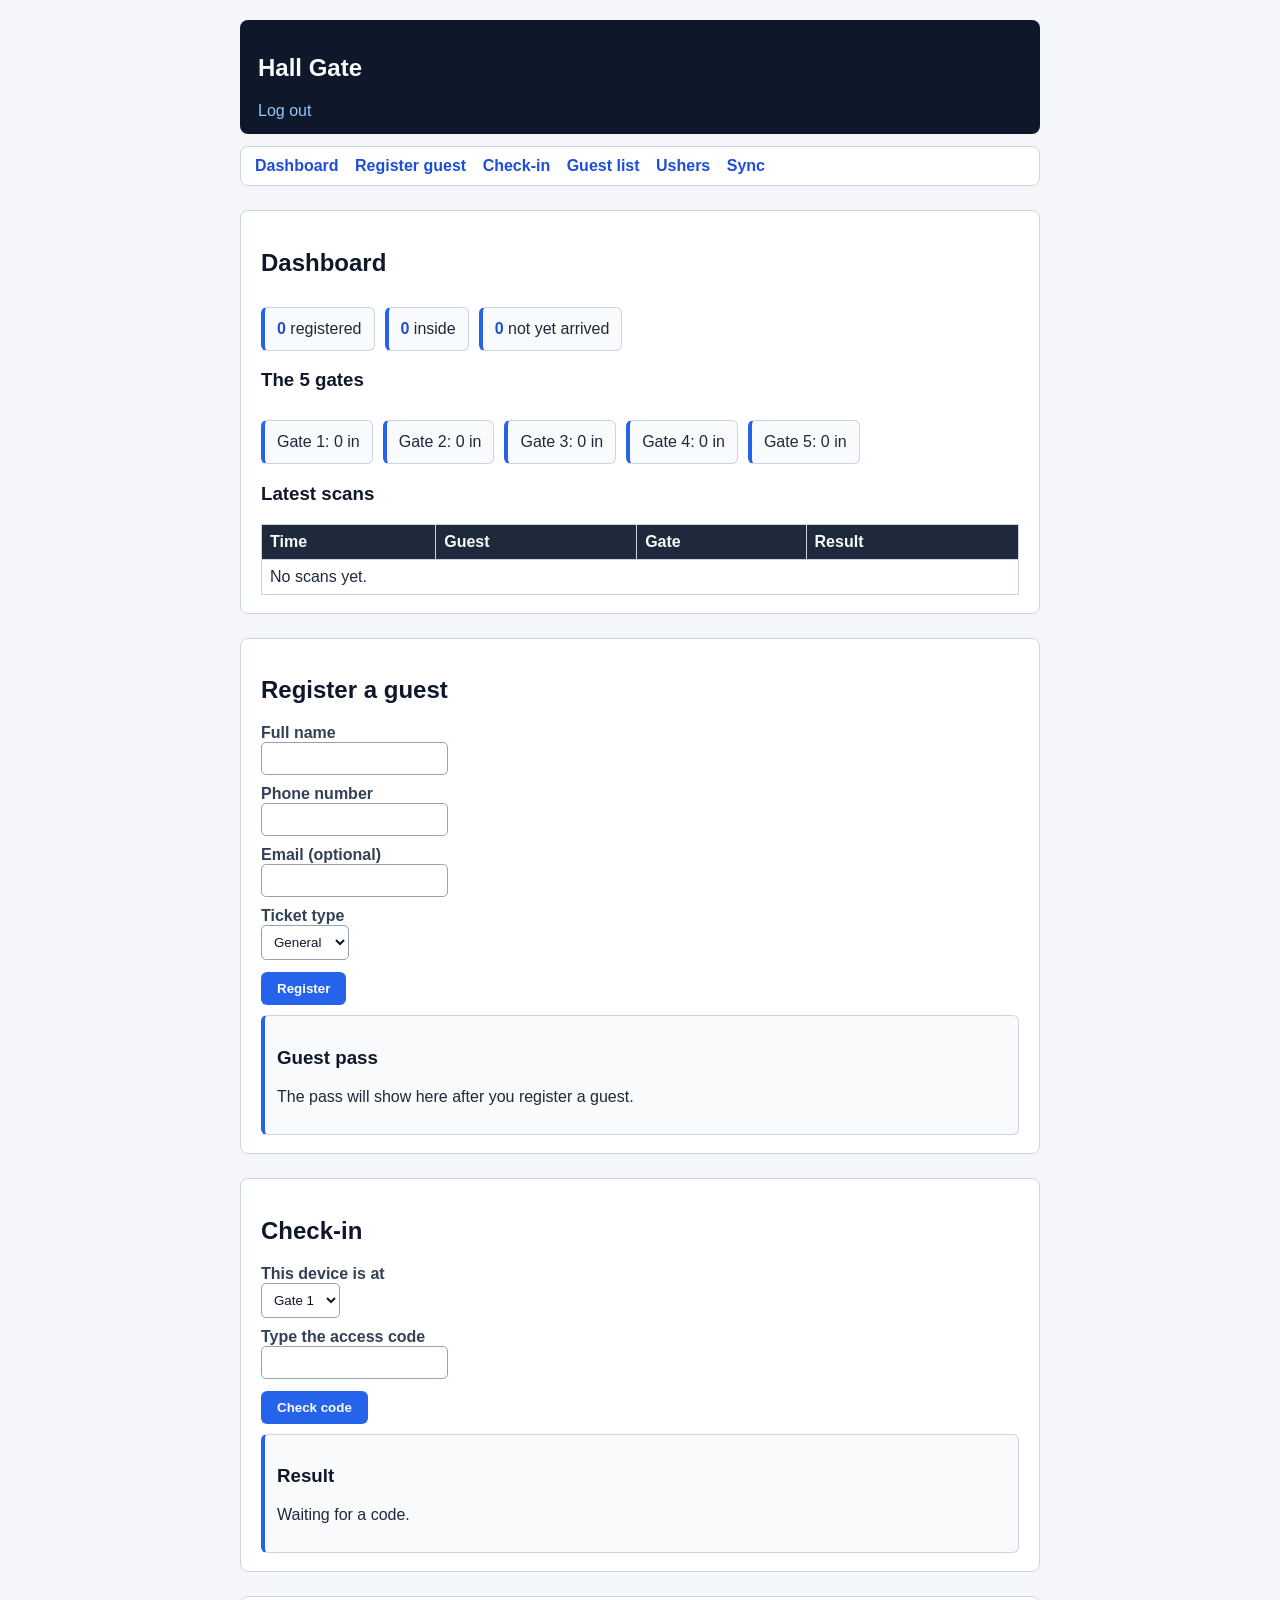
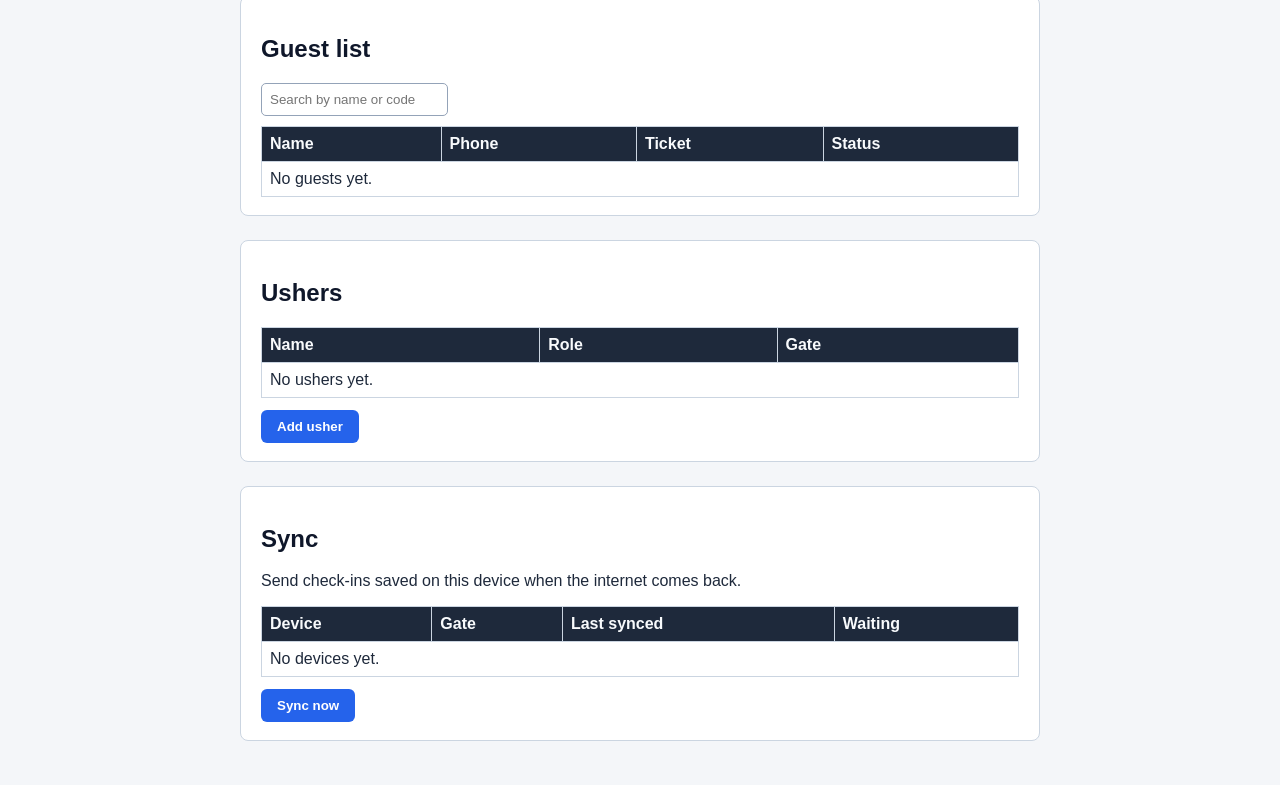
==== app.html @ d9659f66 "Add files via upload" ====
<!DOCTYPE html>
<html lang="en">
<head>
  <meta charset="UTF-8">
  <meta name="viewport" content="width=device-width, initial-scale=1">
  <title>Hall Gate - Event Hall Management</title>
  <link rel="stylesheet" href="style.css">
</head>
<body>

  <!-- TOP BAR -->
  <header class="topbar">
    <h2>Hall Gate</h2>
    <span id="user-name"></span>
    <a href="index.html">Log out</a>
  </header>

  <!-- MENU: each link jumps to a section below -->
  <nav class="menu">
    <a href="#dashboard">Dashboard</a>
    <a href="#register">Register guest</a>
    <a href="#checkin">Check-in</a>
    <a href="#guests">Guest list</a>
    <a href="#team">Ushers</a>
    <a href="#sync">Sync</a>
  </nav>

  <main>

    
    <section id="dashboard">
      <h1>Dashboard</h1>

      <div class="row">
        <div class="box"><b id="stat-registered">0</b> registered</div>
        <div class="box"><b id="stat-inside">0</b> inside</div>
        <div class="box"><b id="stat-waiting">0</b> not yet arrived</div>
      </div>

      <h3>The 5 gates</h3>
      <div class="row">
        <div class="box">Gate 1: 0 in</div>
        <div class="box">Gate 2: 0 in</div>
        <div class="box">Gate 3: 0 in</div>
        <div class="box">Gate 4: 0 in</div>
        <div class="box">Gate 5: 0 in</div>
      </div>

      <h3>Latest scans</h3>
      <table>
        <thead>
          <tr><th>Time</th><th>Guest</th><th>Gate</th><th>Result</th></tr>
        </thead>
        <tbody id="scans-body">
          <tr><td colspan="4">No scans yet.</td></tr>
        </tbody>
      </table>
    </section>

   
    <section id="register">
      <h1>Register a guest</h1>

      <form id="register-form">
        <label for="g-name">Full name</label>
        <input id="g-name" type="text" required>

        <label for="g-phone">Phone number</label>
        <input id="g-phone" type="tel">

        <label for="g-email">Email (optional)</label>
        <input id="g-email" type="email">

        <label for="g-type">Ticket type</label>
        <select id="g-type">
          <option>General</option>
          <option>VIP</option>
          <option>Speaker</option>
          <option>Staff</option>
        </select>

        <button type="submit">Register</button>
      </form>

    
      <div class="box">
        <h3>Guest pass</h3>
        <p id="pass-empty">The pass will show here after you register a guest.</p>
        <div id="pass-content" class="hidden">
          <p id="pass-name"></p>
          <p id="pass-type"></p>
          <p id="pass-code"></p>
        </div>
      </div>
    </section>

   
    <section id="checkin">
      <h1>Check-in</h1>

      <label for="gate-pick">This device is at</label>
      <select id="gate-pick">
        <option value="1">Gate 1</option>
        <option value="2">Gate 2</option>
        <option value="3">Gate 3</option>
        <option value="4">Gate 4</option>
        <option value="5">Gate 5</option>
      </select>

      <label for="code-in">Type the access code</label>
      <input id="code-in" type="text">
      <button type="button">Check code</button>

     
      <div class="box">
        <h3>Result</h3>
        <p id="check-result">Waiting for a code.</p>
      </div>
    </section>

    <!-- 4. GUEST LIST -->
    <section id="guests">
      <h1>Guest list</h1>

      <input id="search" type="search" placeholder="Search by name or code">

      <table>
        <thead>
          <tr><th>Name</th><th>Phone</th><th>Ticket</th><th>Status</th></tr>
        </thead>
        <tbody id="guests-body">
          <tr><td colspan="4">No guests yet.</td></tr>
        </tbody>
      </table>
    </section>

   
    <section id="team">
      <h1>Ushers</h1>

      <table>
        <thead>
          <tr><th>Name</th><th>Role</th><th>Gate</th></tr>
        </thead>
        <tbody id="team-body">
          <tr><td colspan="3">No ushers yet.</td></tr>
        </tbody>
      </table>
      <button type="button">Add usher</button>
    </section>

    
    <section id="sync">
      <h1>Sync</h1>
      <p>Send check-ins saved on this device when the internet comes back.</p>

      <table>
        <thead>
          <tr><th>Device</th><th>Gate</th><th>Last synced</th><th>Waiting</th></tr>
        </thead>
        <tbody id="sync-body">
          <tr><td colspan="4">No devices yet.</td></tr>
        </tbody>
      </table>
      <button type="button">Sync now</button>
    </section>

  </main>

</body>
</html>
---- style.css ----
/* 1. The whole page */
body {
  font-family: Arial, sans-serif;
  max-width: 800px;
  margin: 0 auto;
  padding: 20px;
  background-color: #f4f6f9;
  color: #1e293b;
}

/* Top bar */
.topbar {
  background-color: #0f172a;
  color: #f8fafc;
  padding: 14px 18px;
  border-radius: 8px;
  margin-bottom: 12px;
}

.topbar a {
  color: #93c5fd;
  text-decoration: none;
}

.topbar a:hover {
  color: #bfdbfe;
  text-decoration: underline;
}

/* 2. Menu links and sections */
.menu {
  background-color: #ffffff;
  border: 1px solid #cbd5e1;
  border-radius: 8px;
  padding: 10px 14px;
  margin-bottom: 24px;
}

.menu a {
  margin-right: 12px;
  color: #1d4ed8;
  font-weight: bold;
  text-decoration: none;
}

.menu a:hover {
  color: #1e40af;
  text-decoration: underline;
}

section {
  background-color: #ffffff;
  border: 1px solid #cbd5e1;
  border-radius: 8px;
  padding: 18px 20px;
  margin-bottom: 24px;
}

h1, h3 {
  color: #0f172a;
}

/* 3. Boxes (dashboard numbers, gates, results) */
.row {
  display: flex;
  flex-wrap: wrap;
  gap: 10px;
}

.box {
  background-color: #f8fafc;
  border: 1px solid #cbd5e1;
  border-left: 4px solid #2563eb;
  border-radius: 6px;
  padding: 12px;
  margin-top: 10px;
  color: #1e293b;
}

.box b {
  color: #1d4ed8;
}

/* Login card */
.login-box {
  background-color: #ffffff;
  border: 1px solid #cbd5e1;
  border-radius: 8px;
  padding: 24px;
  margin-top: 40px;
}

.login-box a {
  color: #2563eb;
}

/* 4. Forms */
label {
  display: block;
  margin-top: 10px;
  color: #334155;
  font-weight: bold;
}

input, select {
  padding: 8px;
  background-color: #ffffff;
  color: #0f172a;
  border: 1px solid #94a3b8;
  border-radius: 5px;
}

input:focus, select:focus {
  outline: none;
  border-color: #2563eb;
  box-shadow: 0 0 0 2px rgba(37, 99, 235, 0.2);
}

button {
  display: block;
  margin-top: 12px;
  padding: 9px 16px;
  background-color: #2563eb;
  color: #ffffff;
  border: none;
  border-radius: 6px;
  font-weight: bold;
  cursor: pointer;
}

button:hover {
  background-color: #1d4ed8;
}

/* 5. Tables */
table {
  width: 100%;
  border-collapse: collapse;
  background-color: #ffffff;
  margin-top: 10px;
}

thead {
  background-color: #1e293b;
  color: #f8fafc;
}

th, td {
  border: 1px solid #cbd5e1;
  padding: 8px;
  text-align: left;
}

tbody tr:nth-child(even) {
  background-color: #f8fafc;
}

tbody tr:hover {
  background-color: #eff6ff;
}

/* 6. Error text and hiding */
.error {
  color: #dc2626;
  font-weight: bold;
}

.hidden {
  display: none;
}
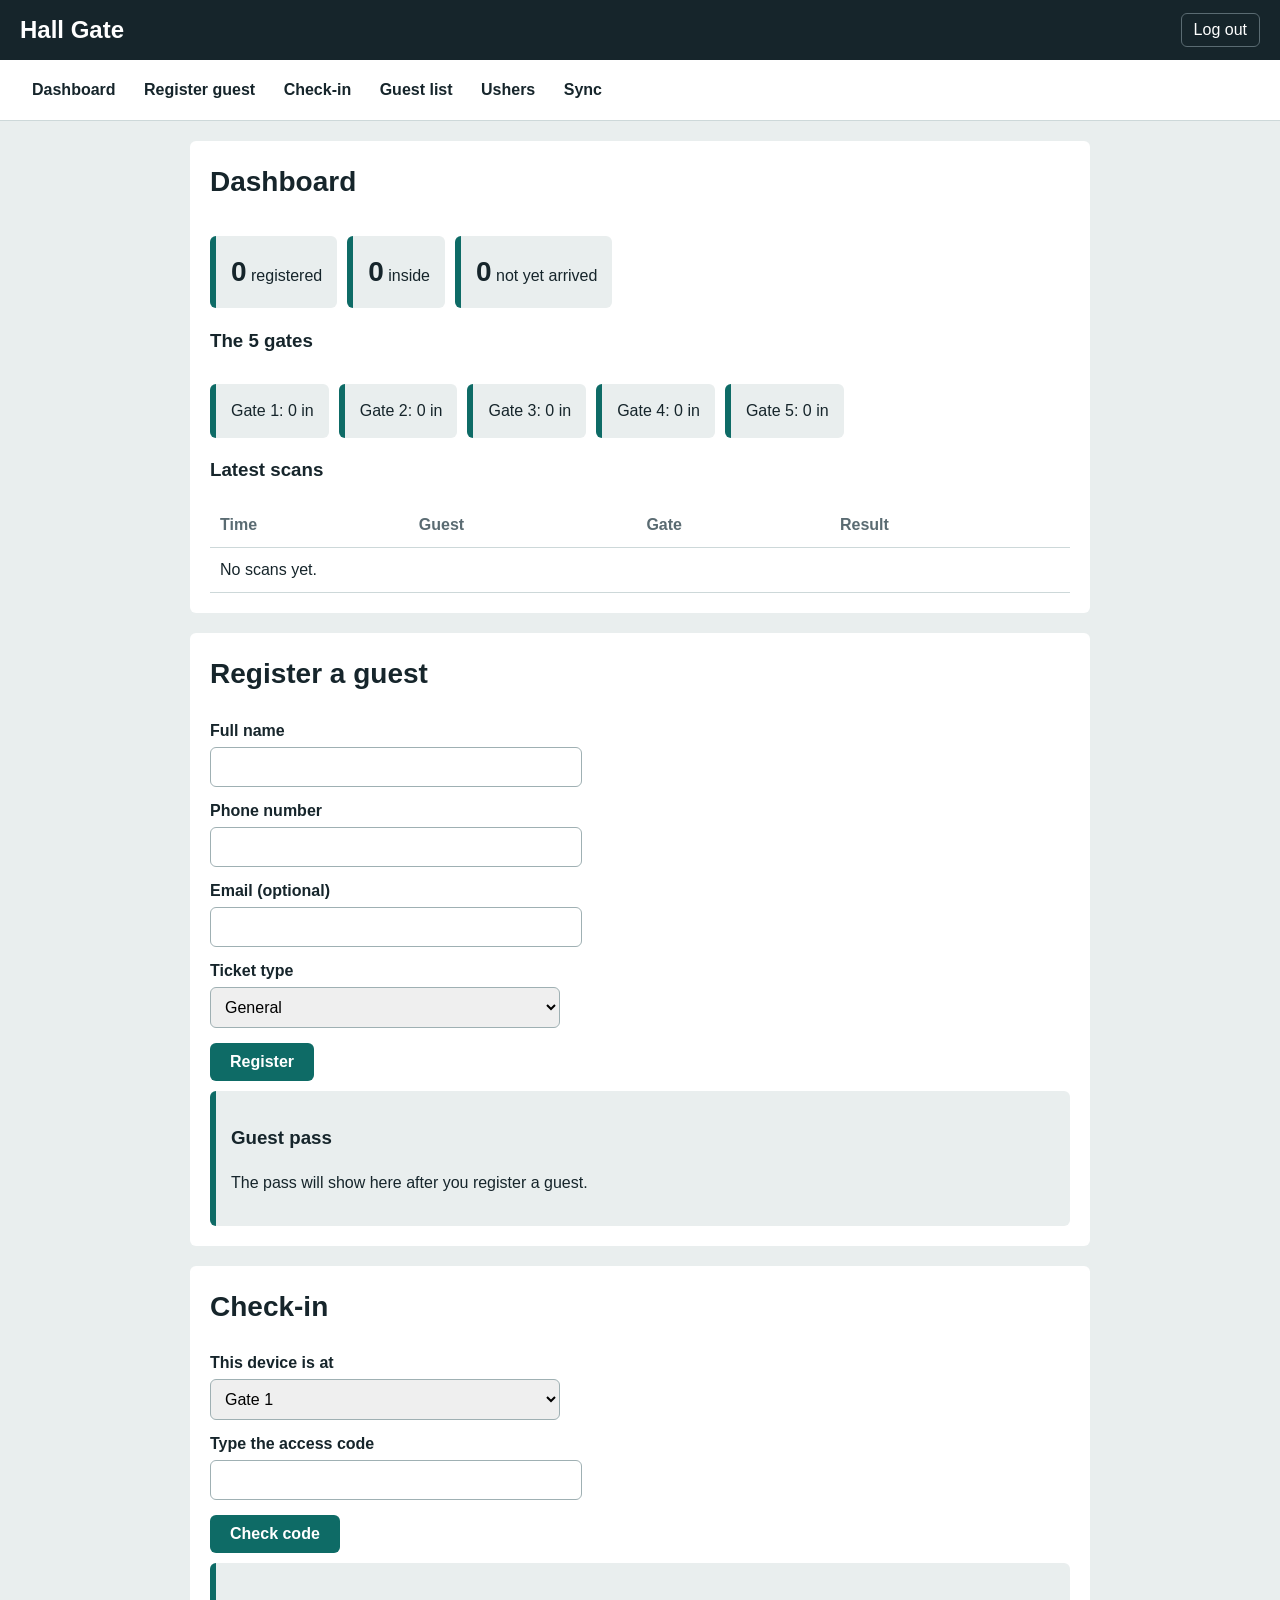
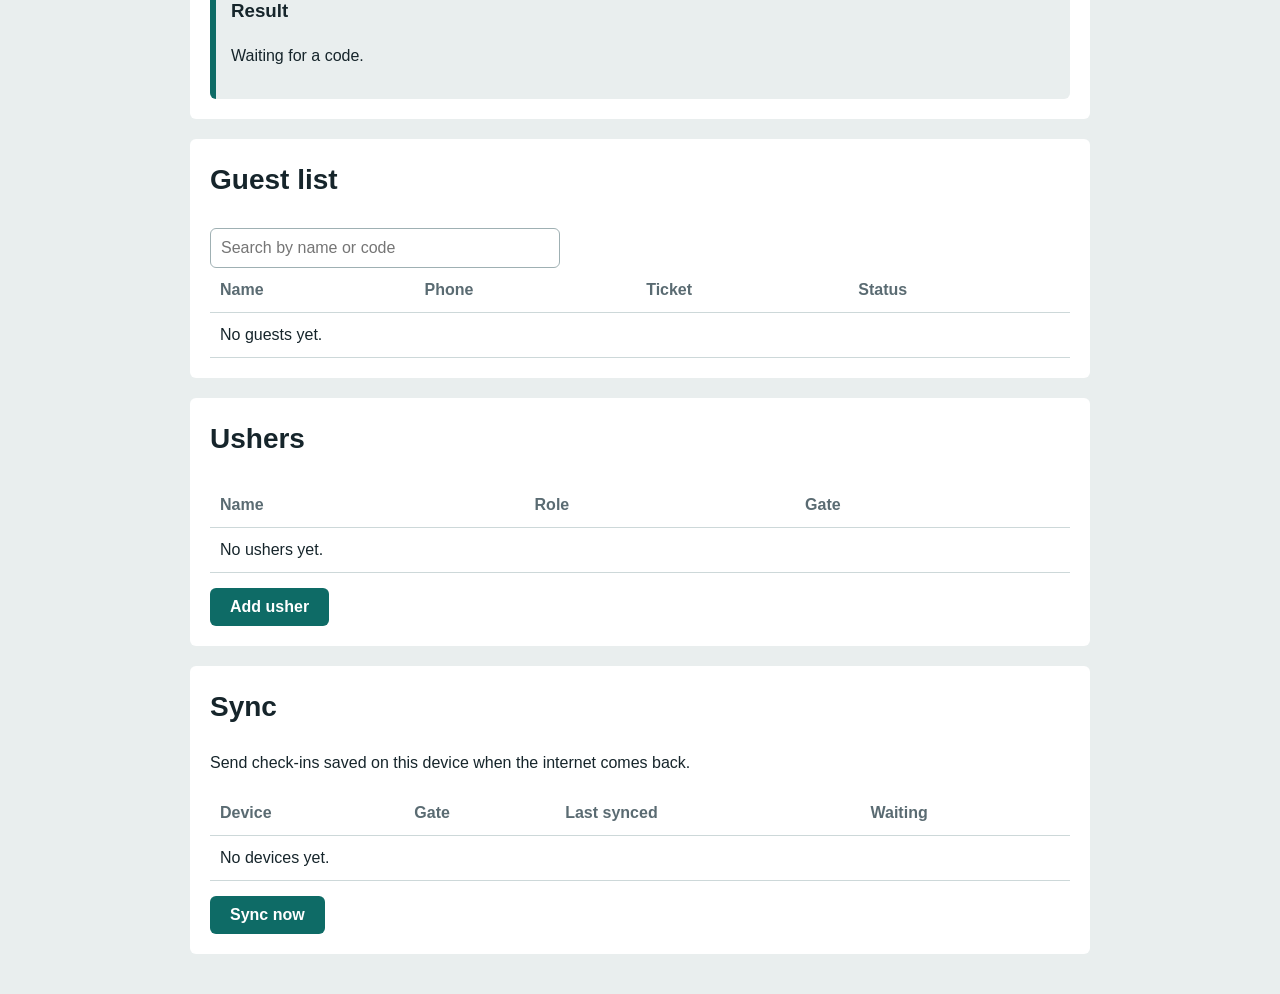
==== commit ddfe5056: "Add files via upload" ====
--- a/app.html
+++ b/app.html
@@ -27,7 +27,7 @@
 
   <main>
 
-    
+    <!-- 1. DASHBOARD -->
     <section id="dashboard">
       <h1>Dashboard</h1>
 
@@ -57,7 +57,7 @@
       </table>
     </section>
 
-   
+    <!-- 2. REGISTER GUEST -->
     <section id="register">
       <h1>Register a guest</h1>
 
@@ -79,10 +79,12 @@
           <option>Staff</option>
         </select>
 
+        <p id="register-error" class="error"></p>
+
         <button type="submit">Register</button>
       </form>
 
-    
+      <!-- The guest pass shows here after registering -->
       <div class="box">
         <h3>Guest pass</h3>
         <p id="pass-empty">The pass will show here after you register a guest.</p>
@@ -94,7 +96,7 @@
       </div>
     </section>
 
-   
+    <!-- 3. CHECK-IN -->
     <section id="checkin">
       <h1>Check-in</h1>
 
@@ -111,7 +113,7 @@
       <input id="code-in" type="text">
       <button type="button">Check code</button>
 
-     
+      <!-- The answer shows here -->
       <div class="box">
         <h3>Result</h3>
         <p id="check-result">Waiting for a code.</p>
@@ -134,7 +136,7 @@
       </table>
     </section>
 
-   
+    <!-- 5. USHERS (super admin only) -->
     <section id="team">
       <h1>Ushers</h1>
 
@@ -149,7 +151,7 @@
       <button type="button">Add usher</button>
     </section>
 
-    
+    <!-- 6. SYNC -->
     <section id="sync">
       <h1>Sync</h1>
       <p>Send check-ins saved on this device when the internet comes back.</p>
@@ -167,5 +169,6 @@
 
   </main>
 
+  <script src="app.js"></script>
 </body>
 </html>
--- a/style.css
+++ b/style.css
@@ -1,66 +1,70 @@
-/* 1. The whole page */
 body {
-  font-family: Arial, sans-serif;
-  max-width: 800px;
-  margin: 0 auto;
-  padding: 20px;
-  background-color: #f4f6f9;
-  color: #1e293b;
+  margin: 0;
+  font-family: "Segoe UI", Arial, sans-serif;
+  line-height: 1.5;
+  color: #16252b;
+  background-color: #e9eeee;
 }
 
-/* Top bar */
+h1 {
+  font-size: 28px;
+  margin-top: 0;
+}
+
+h2 {
+  margin: 0;
+}
+
 .topbar {
-  background-color: #0f172a;
-  color: #f8fafc;
-  padding: 14px 18px;
-  border-radius: 8px;
-  margin-bottom: 12px;
+  display: flex;
+  justify-content: space-between;
+  align-items: center;
+  padding: 12px 20px;
+  background-color: #16252b;
+  color: white;
 }
 
 .topbar a {
-  color: #93c5fd;
+  color: white;
+  padding: 4px 12px;
+  border: 1px solid #5a6b72;
+  border-radius: 6px;
   text-decoration: none;
 }
 
-.topbar a:hover {
-  color: #bfdbfe;
-  text-decoration: underline;
-}
-
-/* 2. Menu links and sections */
 .menu {
-  background-color: #ffffff;
-  border: 1px solid #cbd5e1;
-  border-radius: 8px;
-  padding: 10px 14px;
-  margin-bottom: 24px;
+  padding: 10px 20px;
+  background-color: white;
+  border-bottom: 1px solid #cdd8d9;
 }
 
 .menu a {
-  margin-right: 12px;
-  color: #1d4ed8;
+  display: inline-block;
+  padding: 8px 12px;
+  color: #16252b;
+  text-decoration: none;
   font-weight: bold;
-  text-decoration: none;
+  border-radius: 6px;
 }
 
 .menu a:hover {
-  color: #1e40af;
-  text-decoration: underline;
+  background-color: #0e6b66;
+  color: white;
+}
+
+main {
+  max-width: 900px;
+  margin: 0 auto;
+  padding: 20px;
 }
 
 section {
-  background-color: #ffffff;
-  border: 1px solid #cbd5e1;
-  border-radius: 8px;
-  padding: 18px 20px;
-  margin-bottom: 24px;
+  background-color: white;
+  padding: 20px;
+  margin-bottom: 20px;
+  border-radius: 6px;
 }
 
-h1, h3 {
-  color: #0f172a;
-}
-
-/* 3. Boxes (dashboard numbers, gates, results) */
 .row {
   display: flex;
   flex-wrap: wrap;
@@ -68,103 +72,97 @@
 }
 
 .box {
-  background-color: #f8fafc;
-  border: 1px solid #cbd5e1;
-  border-left: 4px solid #2563eb;
+  padding: 15px;
+  margin-top: 10px;
+  background-color: #e9eeee;
+  border-left: 6px solid #0e6b66;
   border-radius: 6px;
-  padding: 12px;
-  margin-top: 10px;
-  color: #1e293b;
 }
 
 .box b {
-  color: #1d4ed8;
+  font-size: 28px;
 }
 
-/* Login card */
-.login-box {
-  background-color: #ffffff;
-  border: 1px solid #cbd5e1;
-  border-radius: 8px;
-  padding: 24px;
-  margin-top: 40px;
-}
-
-.login-box a {
-  color: #2563eb;
-}
-
-/* 4. Forms */
 label {
   display: block;
-  margin-top: 10px;
-  color: #334155;
+  margin-top: 12px;
   font-weight: bold;
 }
 
 input, select {
-  padding: 8px;
-  background-color: #ffffff;
-  color: #0f172a;
-  border: 1px solid #94a3b8;
-  border-radius: 5px;
-}
-
-input:focus, select:focus {
-  outline: none;
-  border-color: #2563eb;
-  box-shadow: 0 0 0 2px rgba(37, 99, 235, 0.2);
+  width: 100%;
+  max-width: 350px;
+  padding: 10px;
+  margin-top: 4px;
+  font-size: 16px;
+  border: 1px solid #9fb0b3;
+  border-radius: 6px;
 }
 
 button {
   display: block;
-  margin-top: 12px;
-  padding: 9px 16px;
-  background-color: #2563eb;
-  color: #ffffff;
+  margin-top: 15px;
+  padding: 10px 20px;
+  font-size: 16px;
+  font-weight: bold;
+  color: white;
+  background-color: #0e6b66;
   border: none;
   border-radius: 6px;
-  font-weight: bold;
   cursor: pointer;
 }
 
 button:hover {
-  background-color: #1d4ed8;
+  background-color: #0a4f4b;
 }
 
-/* 5. Tables */
+button:disabled {
+  opacity: 0.6;
+}
+
 table {
   width: 100%;
   border-collapse: collapse;
-  background-color: #ffffff;
-  margin-top: 10px;
-}
-
-thead {
-  background-color: #1e293b;
-  color: #f8fafc;
 }
 
 th, td {
-  border: 1px solid #cbd5e1;
-  padding: 8px;
+  padding: 10px;
   text-align: left;
+  border-bottom: 1px solid #cdd8d9;
 }
 
-tbody tr:nth-child(even) {
-  background-color: #f8fafc;
+th {
+  color: #5a6b72;
 }
 
-tbody tr:hover {
-  background-color: #eff6ff;
+.login-box {
+  max-width: 350px;
+  margin: 80px auto;
+  padding: 30px;
+  background-color: white;
+  border-top: 8px solid #0e6b66;
+  border-radius: 6px;
 }
 
-/* 6. Error text and hiding */
+.login-box input {
+  max-width: 100%;
+}
+
+.login-box button {
+  width: 100%;
+}
+
 .error {
-  color: #dc2626;
-  font-weight: bold;
+  padding: 10px;
+  color: #a82a2a;
+  background-color: #f8dedc;
+  border-radius: 6px;
+}
+
+.error:empty {
+  display: none;
 }
 
 .hidden {
   display: none;
-}+}
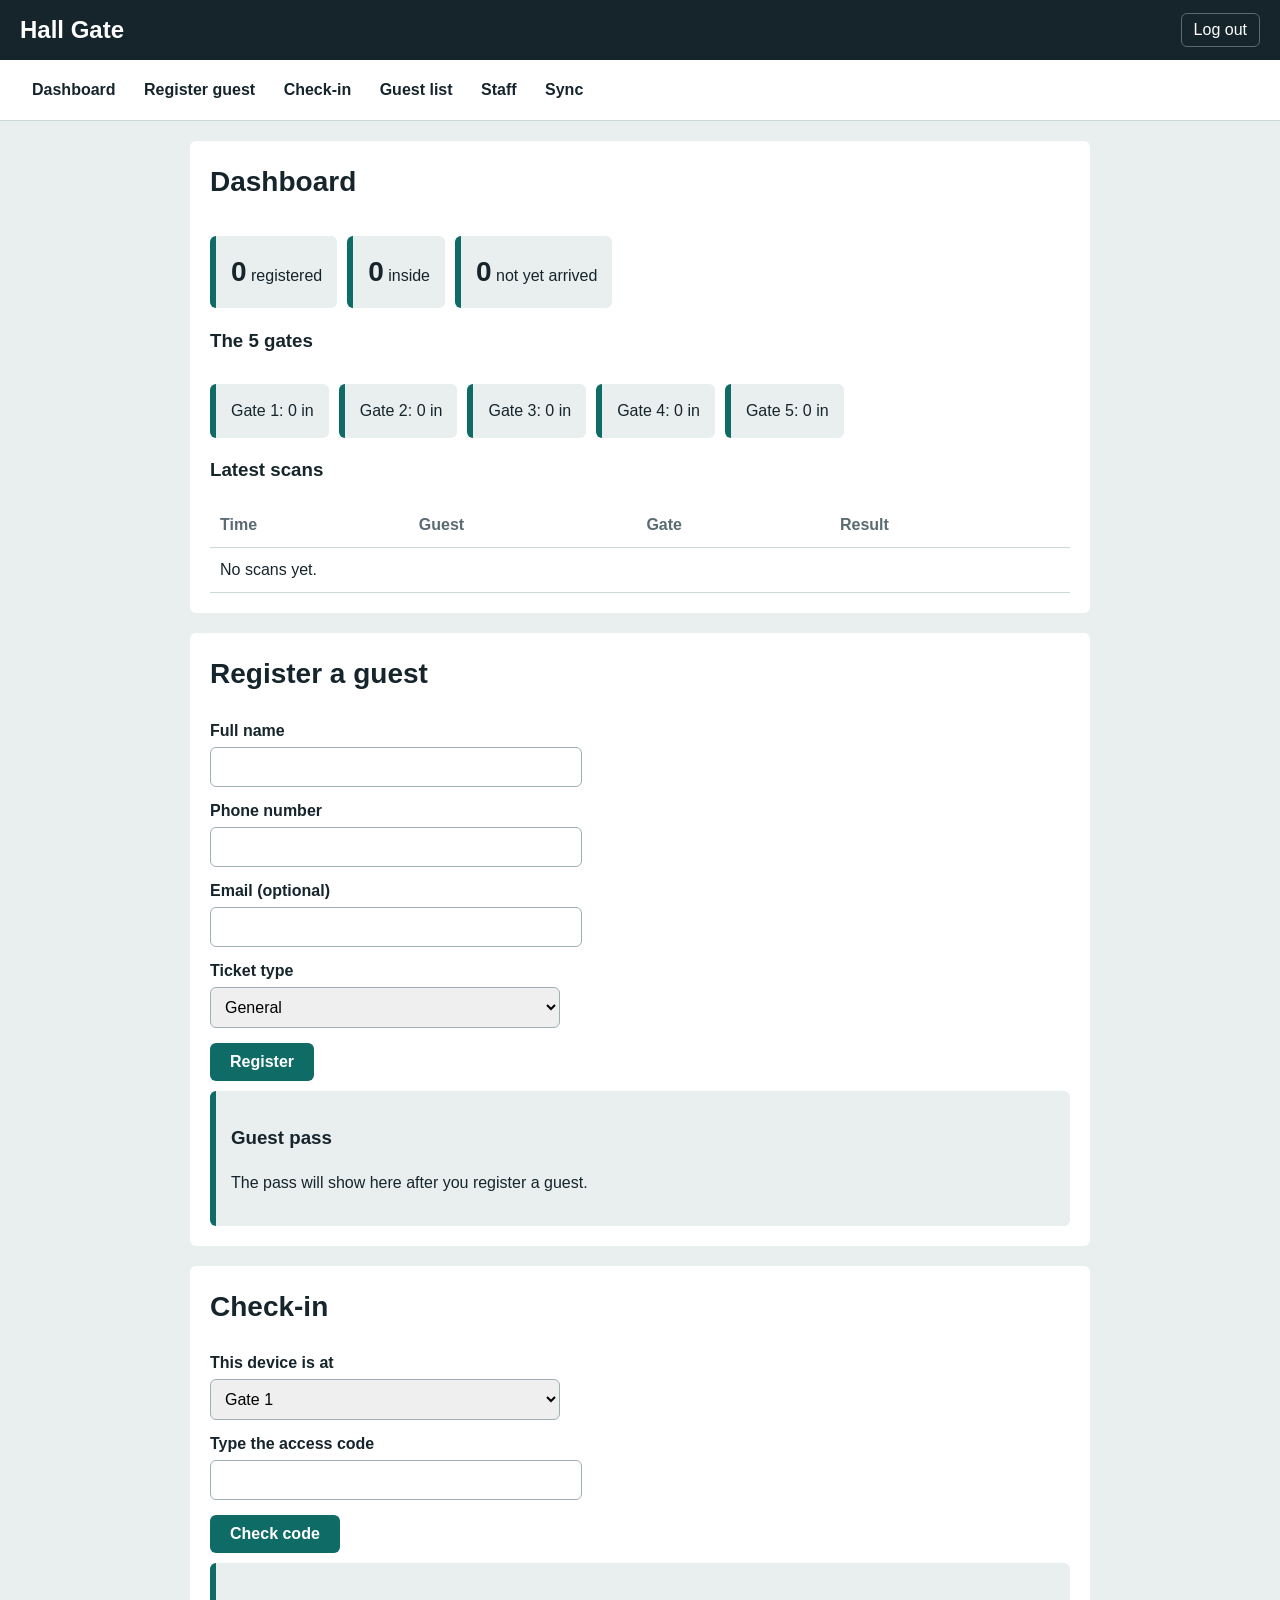
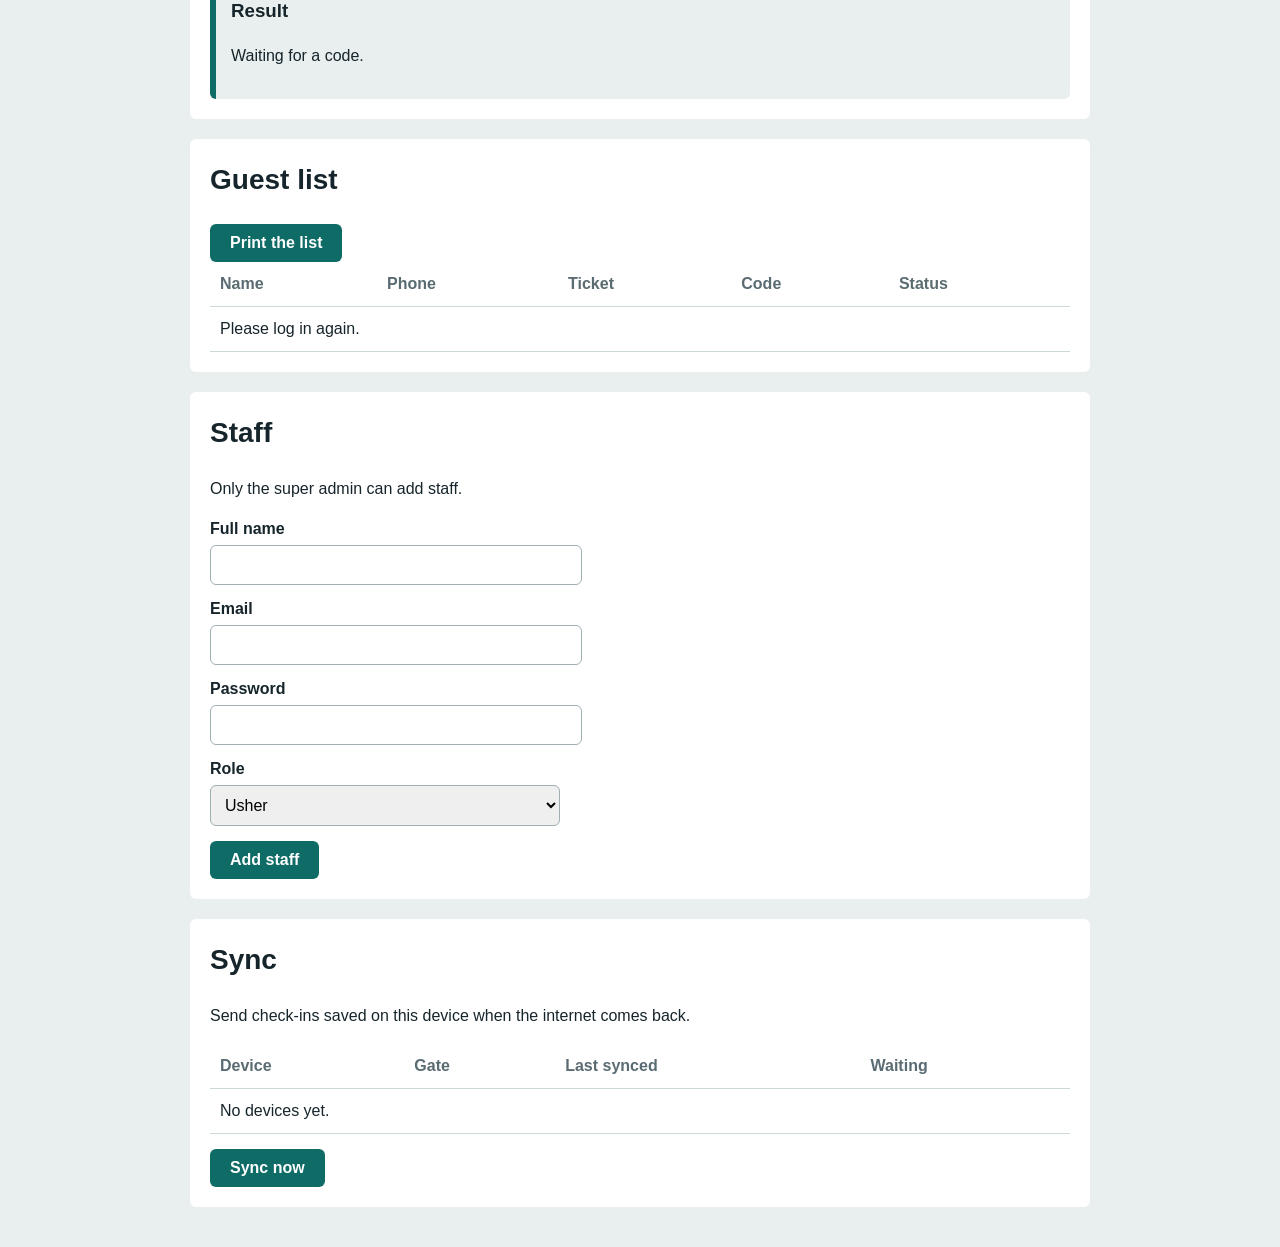
==== commit 5f6ea91e: "Add files via upload" ====
--- a/app.html
+++ b/app.html
@@ -21,7 +21,7 @@
     <a href="#register">Register guest</a>
     <a href="#checkin">Check-in</a>
     <a href="#guests">Guest list</a>
-    <a href="#team">Ushers</a>
+    <a href="#team">Staff</a>
     <a href="#sync">Sync</a>
   </nav>
 
@@ -124,31 +124,43 @@
     <section id="guests">
       <h1>Guest list</h1>
 
-      <input id="search" type="search" placeholder="Search by name or code">
+      <button id="print-btn" type="button">Print the list</button>
 
       <table>
         <thead>
-          <tr><th>Name</th><th>Phone</th><th>Ticket</th><th>Status</th></tr>
+          <tr><th>Name</th><th>Phone</th><th>Ticket</th><th>Code</th><th>Status</th></tr>
         </thead>
         <tbody id="guests-body">
-          <tr><td colspan="4">No guests yet.</td></tr>
+          <tr><td colspan="5">No guests yet.</td></tr>
         </tbody>
       </table>
     </section>
 
     <!-- 5. USHERS (super admin only) -->
     <section id="team">
-      <h1>Ushers</h1>
+      <h1>Staff</h1>
+      <p>Only the super admin can add staff.</p>
 
-      <table>
-        <thead>
-          <tr><th>Name</th><th>Role</th><th>Gate</th></tr>
-        </thead>
-        <tbody id="team-body">
-          <tr><td colspan="3">No ushers yet.</td></tr>
-        </tbody>
-      </table>
-      <button type="button">Add usher</button>
+      <form id="staff-form">
+        <label for="s-name">Full name</label>
+        <input id="s-name" type="text" required>
+
+        <label for="s-email">Email</label>
+        <input id="s-email" type="email" required>
+
+        <label for="s-pass">Password</label>
+        <input id="s-pass" type="password" required>
+
+        <label for="s-role">Role</label>
+        <select id="s-role">
+          <option value="usher">Usher</option>
+          <option value="registrar">Registrar</option>
+        </select>
+
+        <p id="staff-error" class="error"></p>
+
+        <button type="submit">Add staff</button>
+      </form>
     </section>
 
     <!-- 6. SYNC -->
--- a/style.css
+++ b/style.css
@@ -166,3 +166,9 @@
 .hidden {
   display: none;
 }
+
+@media print {
+  .topbar, .menu, button, #dashboard, #register, #checkin, #team, #sync {
+    display: none;
+  }
+}
